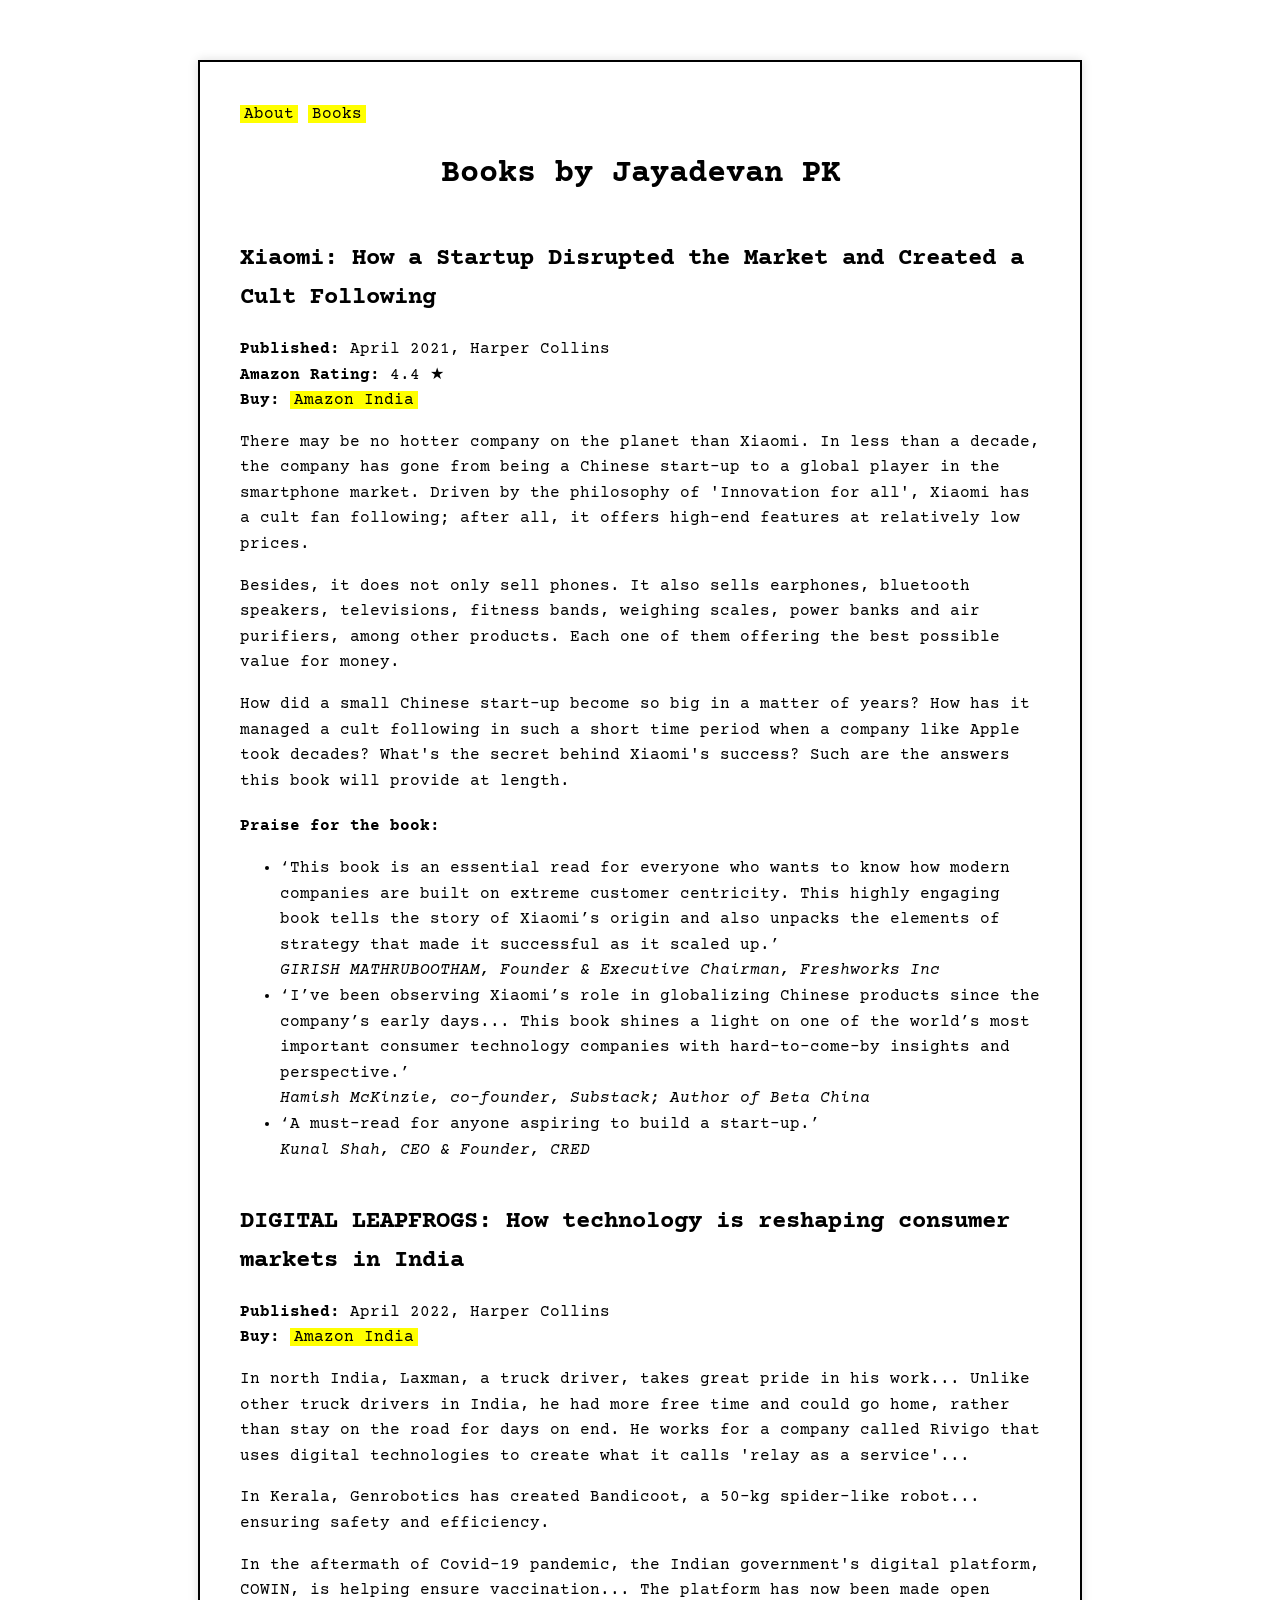
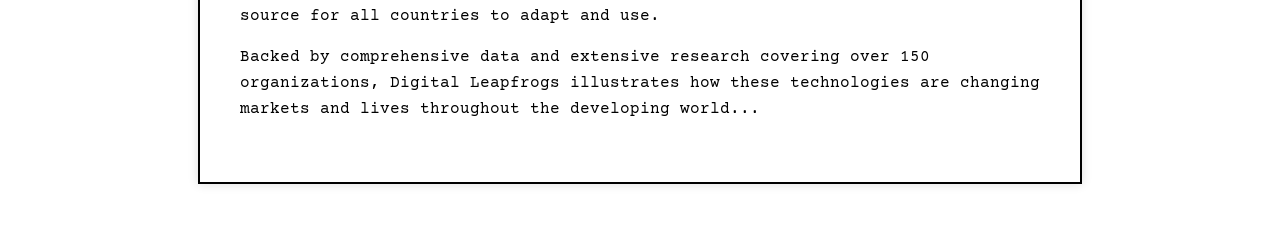
==== books.html @ 366d6c30 "Update books.html" ====
<!DOCTYPE html>
<html lang="en">
<head>
  <meta charset="UTF-8">
  <meta name="viewport" content="width=device-width, initial-scale=1.0">
  <title>Books by Jayadevan PK</title>
  <link href="https://fonts.googleapis.com/css2?family=Courier+Prime&display=swap" rel="stylesheet">
  <style>
    body {
      background-color: #ffffff;
      font-family: 'Courier Prime', monospace;
      max-width: 800px;
      margin: 60px auto;
      padding: 40px;
      color: #000000;
      line-height: 1.6;
      border: 2px solid #000000;
      box-shadow: 0 0 10px #dddddd;
    }
    h1 {
      text-align: center;
      font-size: 2em;
      margin-bottom: 30px;
    }
    h2 {
      margin-top: 40px;
      font-size: 1.5em;
      color: #000;
    }
    .blurb, .praise {
      margin-bottom: 20px;
    }
    a {
      color: #000000;
      background-color: #ffff00;
      text-decoration: none;
      padding: 0 4px;
    }
    a:hover {
      background-color: #ffeb3b;
      text-decoration: underline;
    }
  </style>
</head>
<body>
  <nav>
    <a href="index.html">About</a>
    <a href="books.html">Books</a>
  </nav>

  <h1>Books by Jayadevan PK</h1>

  <h2>Xiaomi: How a Startup Disrupted the Market and Created a Cult Following</h2>
  <p><strong>Published:</strong> April 2021, Harper Collins<br>
     <strong>Amazon Rating:</strong> 4.4 ★<br>
     <strong>Buy:</strong> <a href="https://www.amazon.in/Xiaomi-Startup-Disrupted-Created-Following/dp/9390327040" target="_blank">Amazon India</a>
  </p>
  <div class="blurb">
    <p>There may be no hotter company on the planet than Xiaomi. In less than a decade, the company has gone from being a Chinese start-up to a global player in the smartphone market. Driven by the philosophy of 'Innovation for all', Xiaomi has a cult fan following; after all, it offers high-end features at relatively low prices.</p>
    <p>Besides, it does not only sell phones. It also sells earphones, bluetooth speakers, televisions, fitness bands, weighing scales, power banks and air purifiers, among other products. Each one of them offering the best possible value for money.</p>
    <p>How did a small Chinese start-up become so big in a matter of years? How has it managed a cult following in such a short time period when a company like Apple took decades? What's the secret behind Xiaomi's success? Such are the answers this book will provide at length.</p>
  </div>
  <div class="praise">
    <strong>Praise for the book:</strong>
    <ul>
      <li>
        ‘This book is an essential read for everyone who wants to know how modern companies are built on extreme customer centricity. This highly engaging book tells the story of Xiaomi’s origin and also unpacks the elements of strategy that made it successful as it scaled up.’<br>
        <em>GIRISH MATHRUBOOTHAM, Founder & Executive Chairman, Freshworks Inc</em>
      </li>
      <li>
        ‘I’ve been observing Xiaomi’s role in globalizing Chinese products since the company’s early days... This book shines a light on one of the world’s most important consumer technology companies with hard-to-come-by insights and perspective.’<br>
        <em>Hamish McKinzie, co-founder, Substack; Author of Beta China</em>
      </li>
      <li>
        ‘A must-read for anyone aspiring to build a start-up.’<br>
        <em>Kunal Shah, CEO & Founder, CRED</em>
      </li>
    </ul>
  </div>

  <h2>DIGITAL LEAPFROGS: How technology is reshaping consumer markets in India</h2>
  <p><strong>Published:</strong> April 2022, Harper Collins<br>
     <strong>Buy:</strong> <a href="https://www.amazon.in/DIGITAL-LEAPFROGS-technology-reshaping-consumer/dp/9354895344" target="_blank">Amazon India</a>
  </p>
  <div class="blurb">
    <p>In north India, Laxman, a truck driver, takes great pride in his work... Unlike other truck drivers in India, he had more free time and could go home, rather than stay on the road for days on end. He works for a company called Rivigo that uses digital technologies to create what it calls 'relay as a service'...</p>
    <p>In Kerala, Genrobotics has created Bandicoot, a 50-kg spider-like robot... ensuring safety and efficiency.</p>
    <p>In the aftermath of Covid-19 pandemic, the Indian government's digital platform, COWIN, is helping ensure vaccination... The platform has now been made open source for all countries to adapt and use.</p>
    <p>Backed by comprehensive data and extensive research covering over 150 organizations, Digital Leapfrogs illustrates how these technologies are changing markets and lives throughout the developing world...</p>
  </div>

</body>
</html>
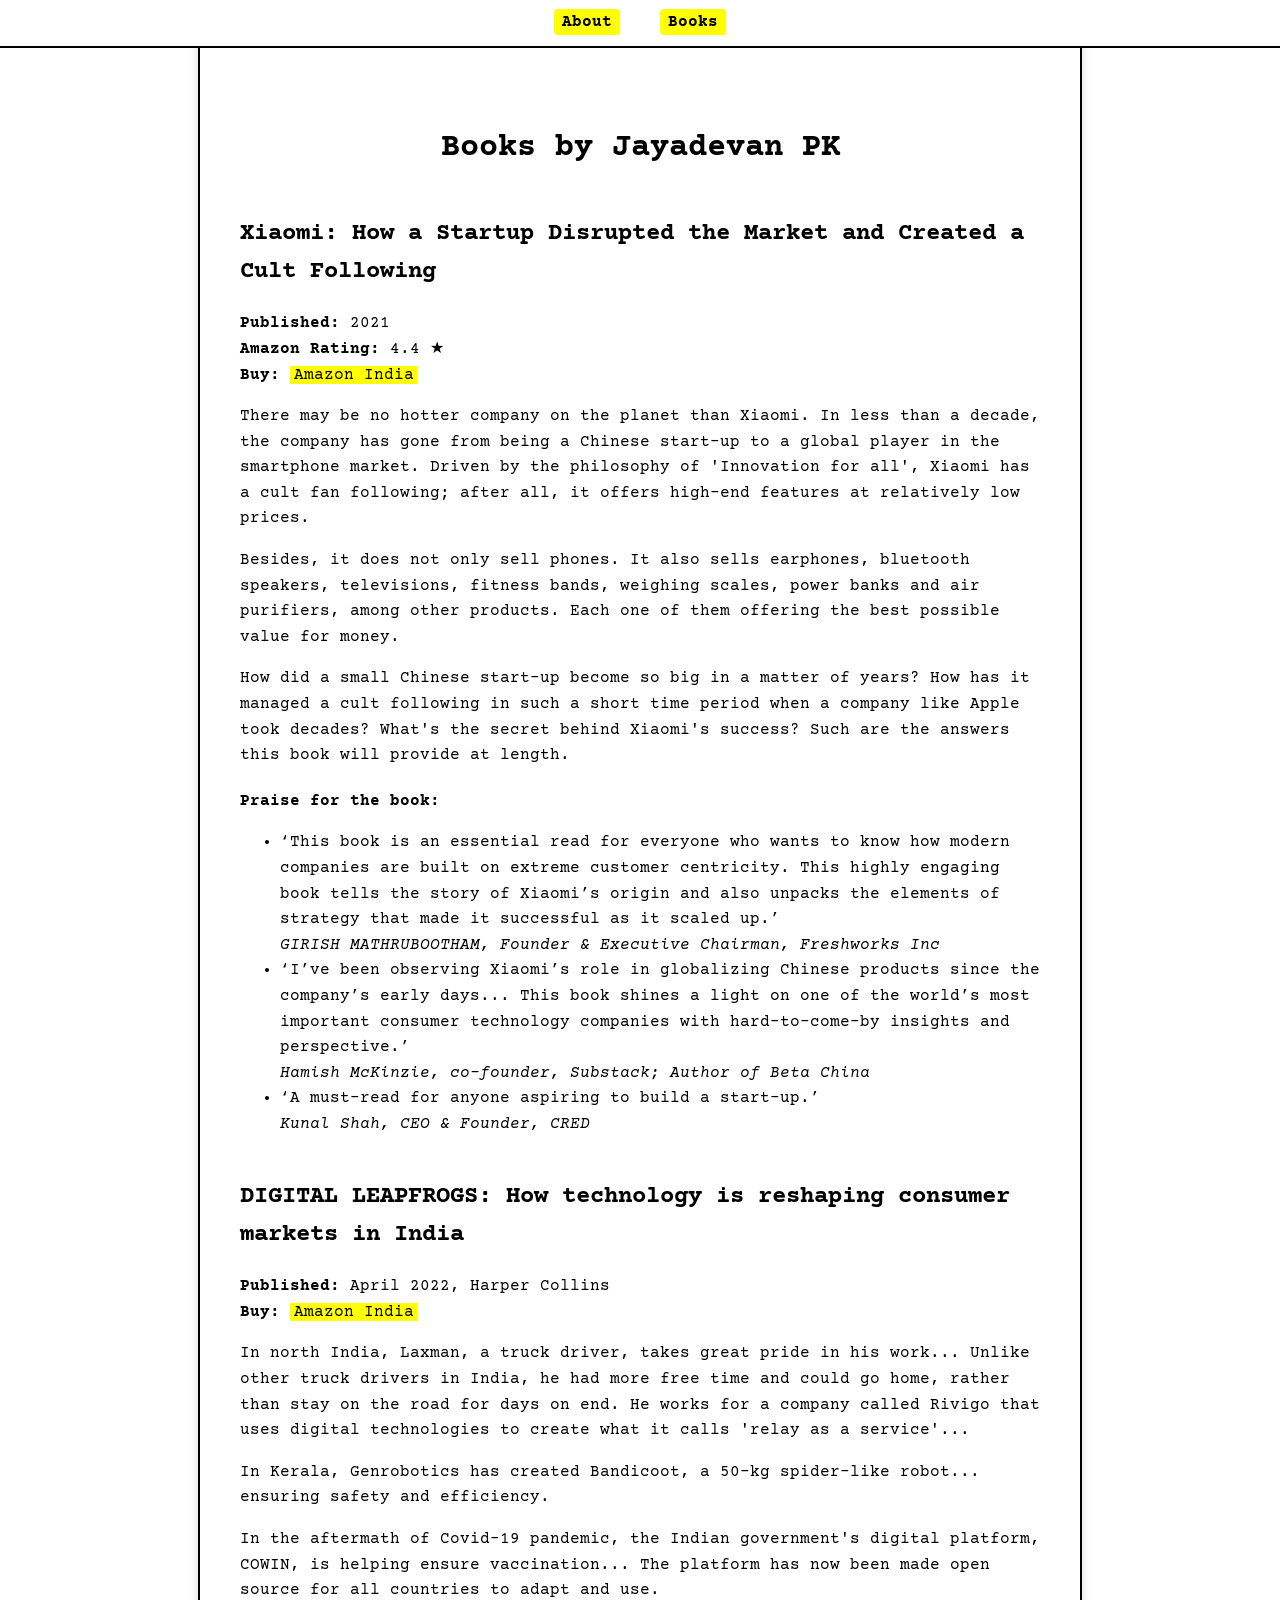
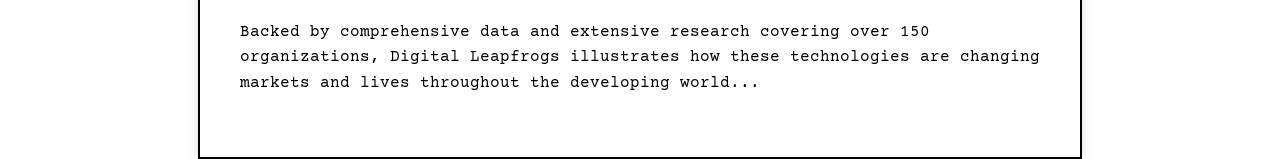
==== commit e79d3041: "Update books.html" ====
--- a/books.html
+++ b/books.html
@@ -10,12 +10,38 @@
       background-color: #ffffff;
       font-family: 'Courier Prime', monospace;
       max-width: 800px;
-      margin: 60px auto;
-      padding: 40px;
+      margin: 0 auto;
+      padding: 100px 40px 40px 40px;
       color: #000000;
       line-height: 1.6;
       border: 2px solid #000000;
       box-shadow: 0 0 10px #dddddd;
+      position: relative;
+    }
+    nav {
+      position: fixed;
+      top: 0;
+      left: 0;
+      width: 100%;
+      background-color: #ffffff;
+      border-bottom: 2px solid #000000;
+      padding: 10px 0;
+      text-align: center;
+      z-index: 1000;
+    }
+    nav a {
+      margin: 0 15px;
+      color: #000000;
+      background-color: #ffff00;
+      padding: 4px 8px;
+      text-decoration: none;
+      font-weight: bold;
+      border-radius: 4px;
+      transition: background-color 0.3s, color 0.3s;
+    }
+    nav a:hover {
+      background-color: #ffeb3b;
+      color: #333333;
     }
     h1 {
       text-align: center;
@@ -43,6 +69,7 @@
   </style>
 </head>
 <body>
+
   <nav>
     <a href="index.html">About</a>
     <a href="books.html">Books</a>
@@ -51,7 +78,7 @@
   <h1>Books by Jayadevan PK</h1>
 
   <h2>Xiaomi: How a Startup Disrupted the Market and Created a Cult Following</h2>
-  <p><strong>Published:</strong> April 2021, Harper Collins<br>
+  <p><strong>Published:</strong> 2021<br>
      <strong>Amazon Rating:</strong> 4.4 ★<br>
      <strong>Buy:</strong> <a href="https://www.amazon.in/Xiaomi-Startup-Disrupted-Created-Following/dp/9390327040" target="_blank">Amazon India</a>
   </p>
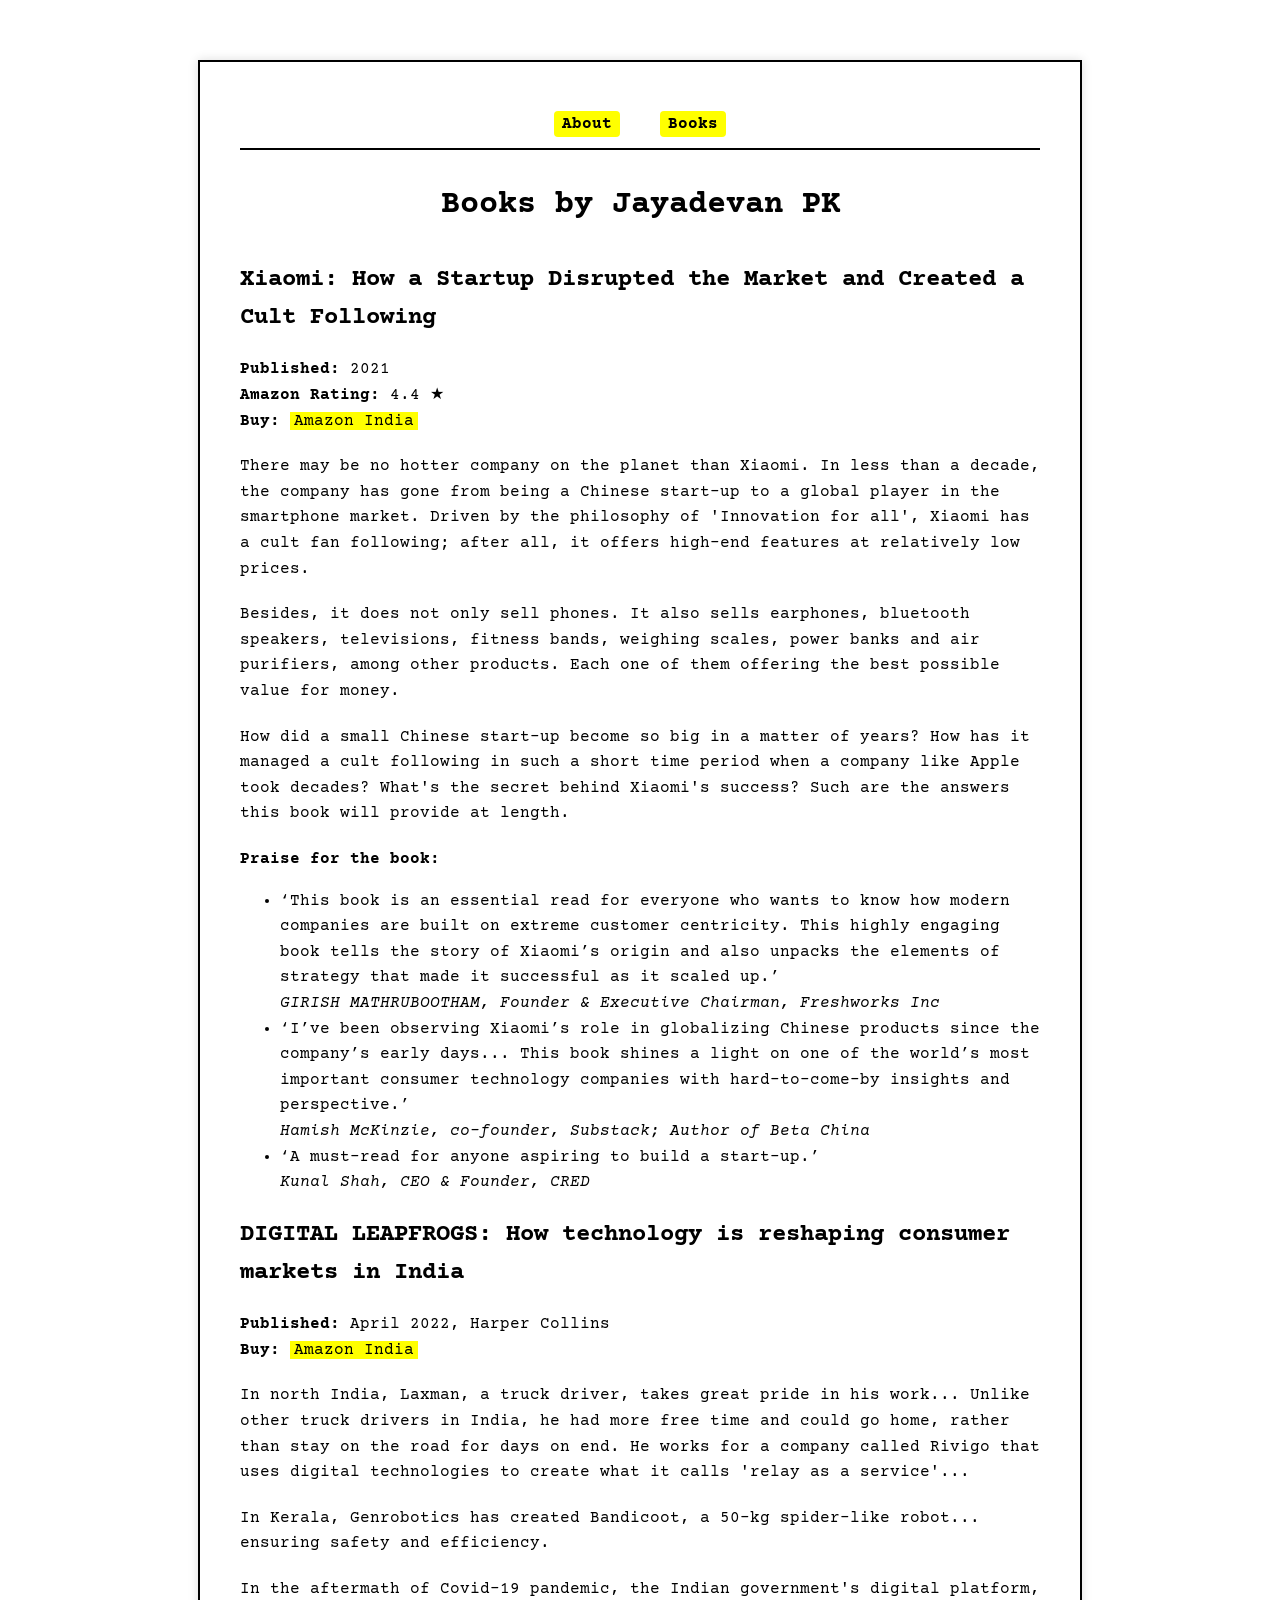
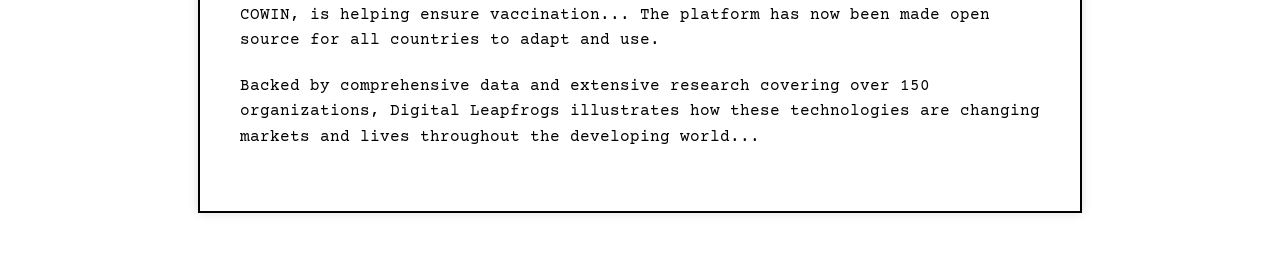
==== commit 3071cfa7: "Update books.html" ====
--- a/books.html
+++ b/books.html
@@ -10,23 +10,21 @@
       background-color: #ffffff;
       font-family: 'Courier Prime', monospace;
       max-width: 800px;
-      margin: 0 auto;
-      padding: 100px 40px 40px 40px;
+      margin: 60px auto;
+      padding: 40px;
       color: #000000;
       line-height: 1.6;
       border: 2px solid #000000;
       box-shadow: 0 0 10px #dddddd;
-      position: relative;
     }
     nav {
-      position: fixed;
+      position: sticky;
       top: 0;
-      left: 0;
-      width: 100%;
       background-color: #ffffff;
+      text-align: center;
+      margin-bottom: 30px;
+      padding: 10px 0;
       border-bottom: 2px solid #000000;
-      padding: 10px 0;
-      text-align: center;
       z-index: 1000;
     }
     nav a {
@@ -47,13 +45,10 @@
       text-align: center;
       font-size: 2em;
       margin-bottom: 30px;
+      color: #000000;
     }
-    h2 {
-      margin-top: 40px;
-      font-size: 1.5em;
-      color: #000;
-    }
-    .blurb, .praise {
+    p {
+      font-size: 1em;
       margin-bottom: 20px;
     }
     a {
@@ -61,10 +56,20 @@
       background-color: #ffff00;
       text-decoration: none;
       padding: 0 4px;
+      transition: background-color 0.3s, text-decoration 0.3s;
     }
     a:hover {
       background-color: #ffeb3b;
       text-decoration: underline;
+    }
+    .profile-img {
+      float: left;
+      margin: 0 20px 20px 0;
+      width: 150px;
+      height: 150px;
+      object-fit: cover;
+      border-radius: 50%;
+      border: 2px solid #000000;
     }
   </style>
 </head>
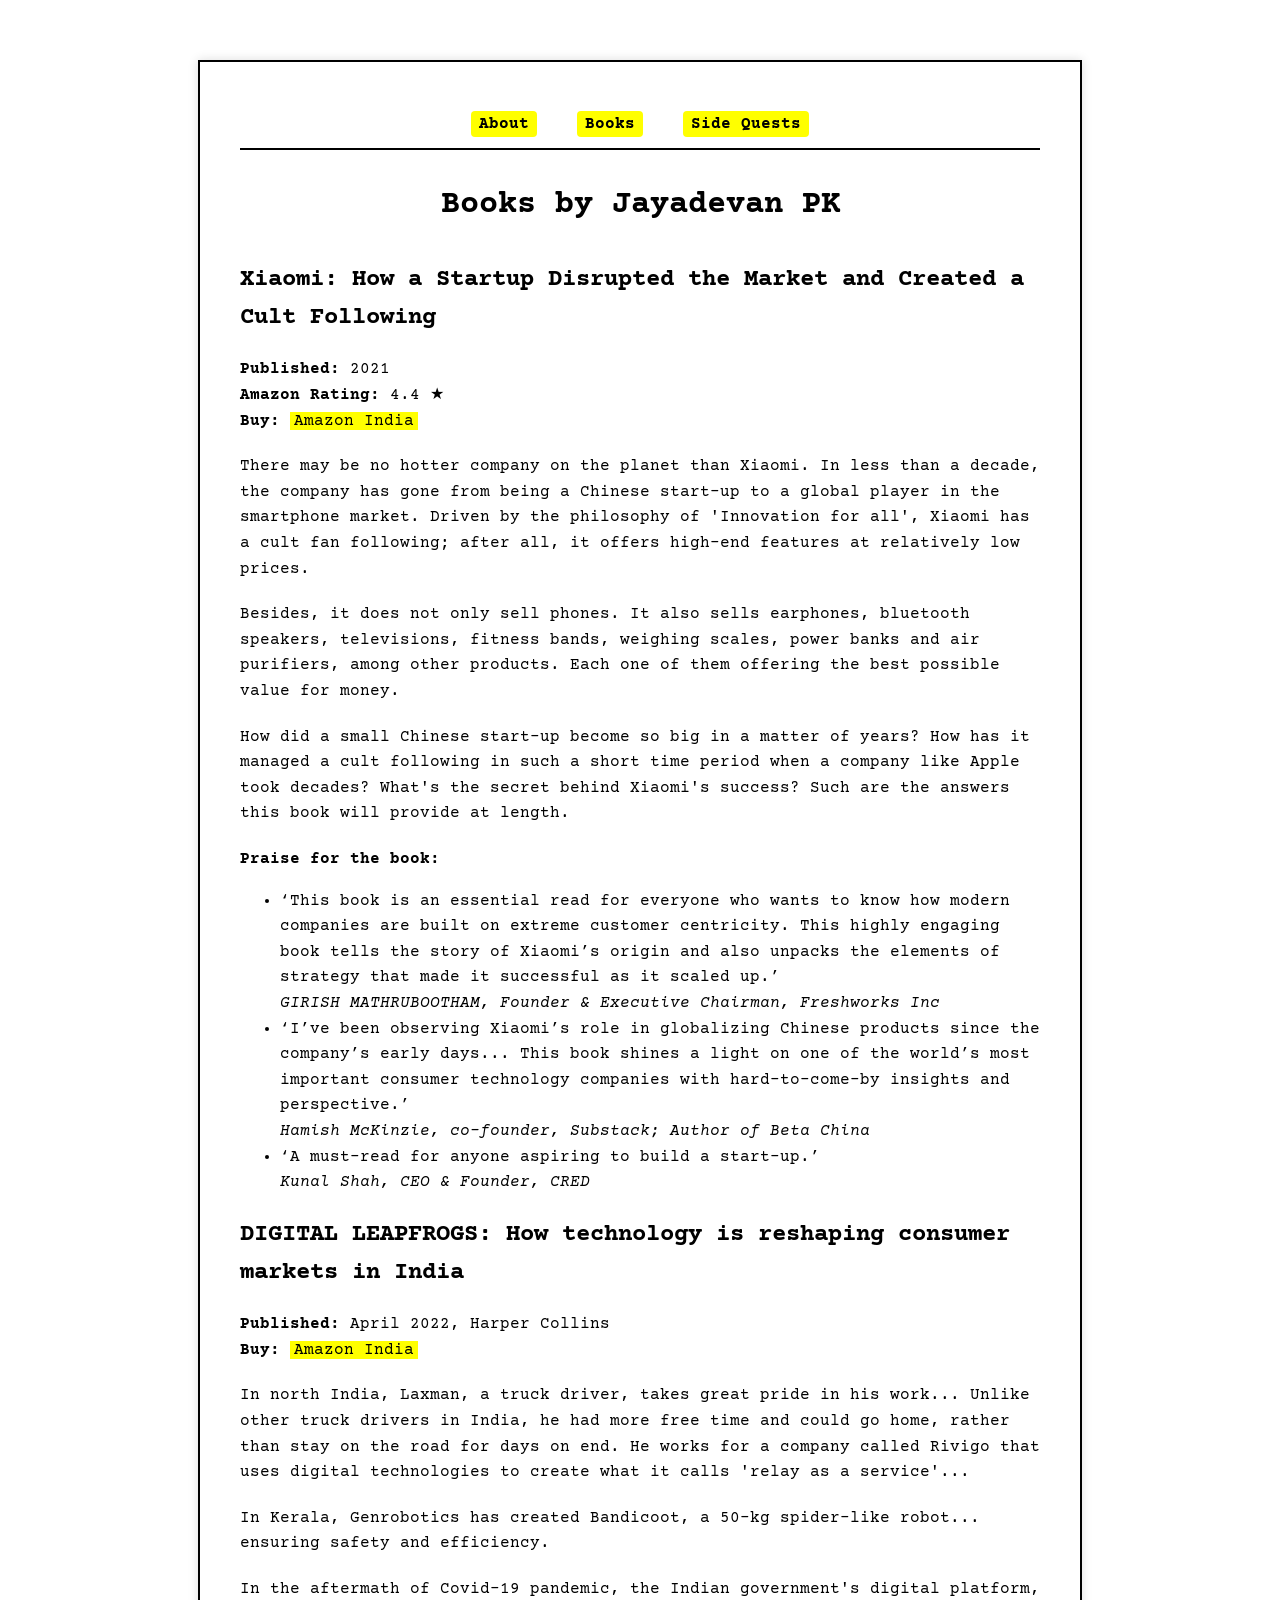
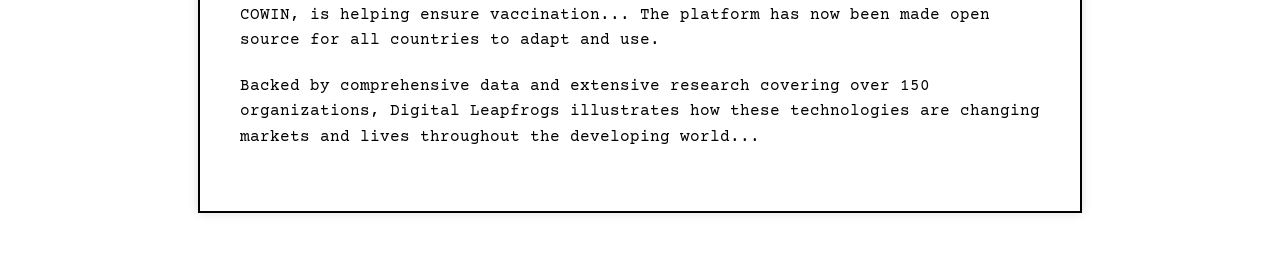
==== commit 2de9d416: "Update books.html" ====
--- a/books.html
+++ b/books.html
@@ -78,6 +78,7 @@
   <nav>
     <a href="index.html">About</a>
     <a href="books.html">Books</a>
+    <a href="sidequests.html">Side Quests</a>
   </nav>
 
   <h1>Books by Jayadevan PK</h1>
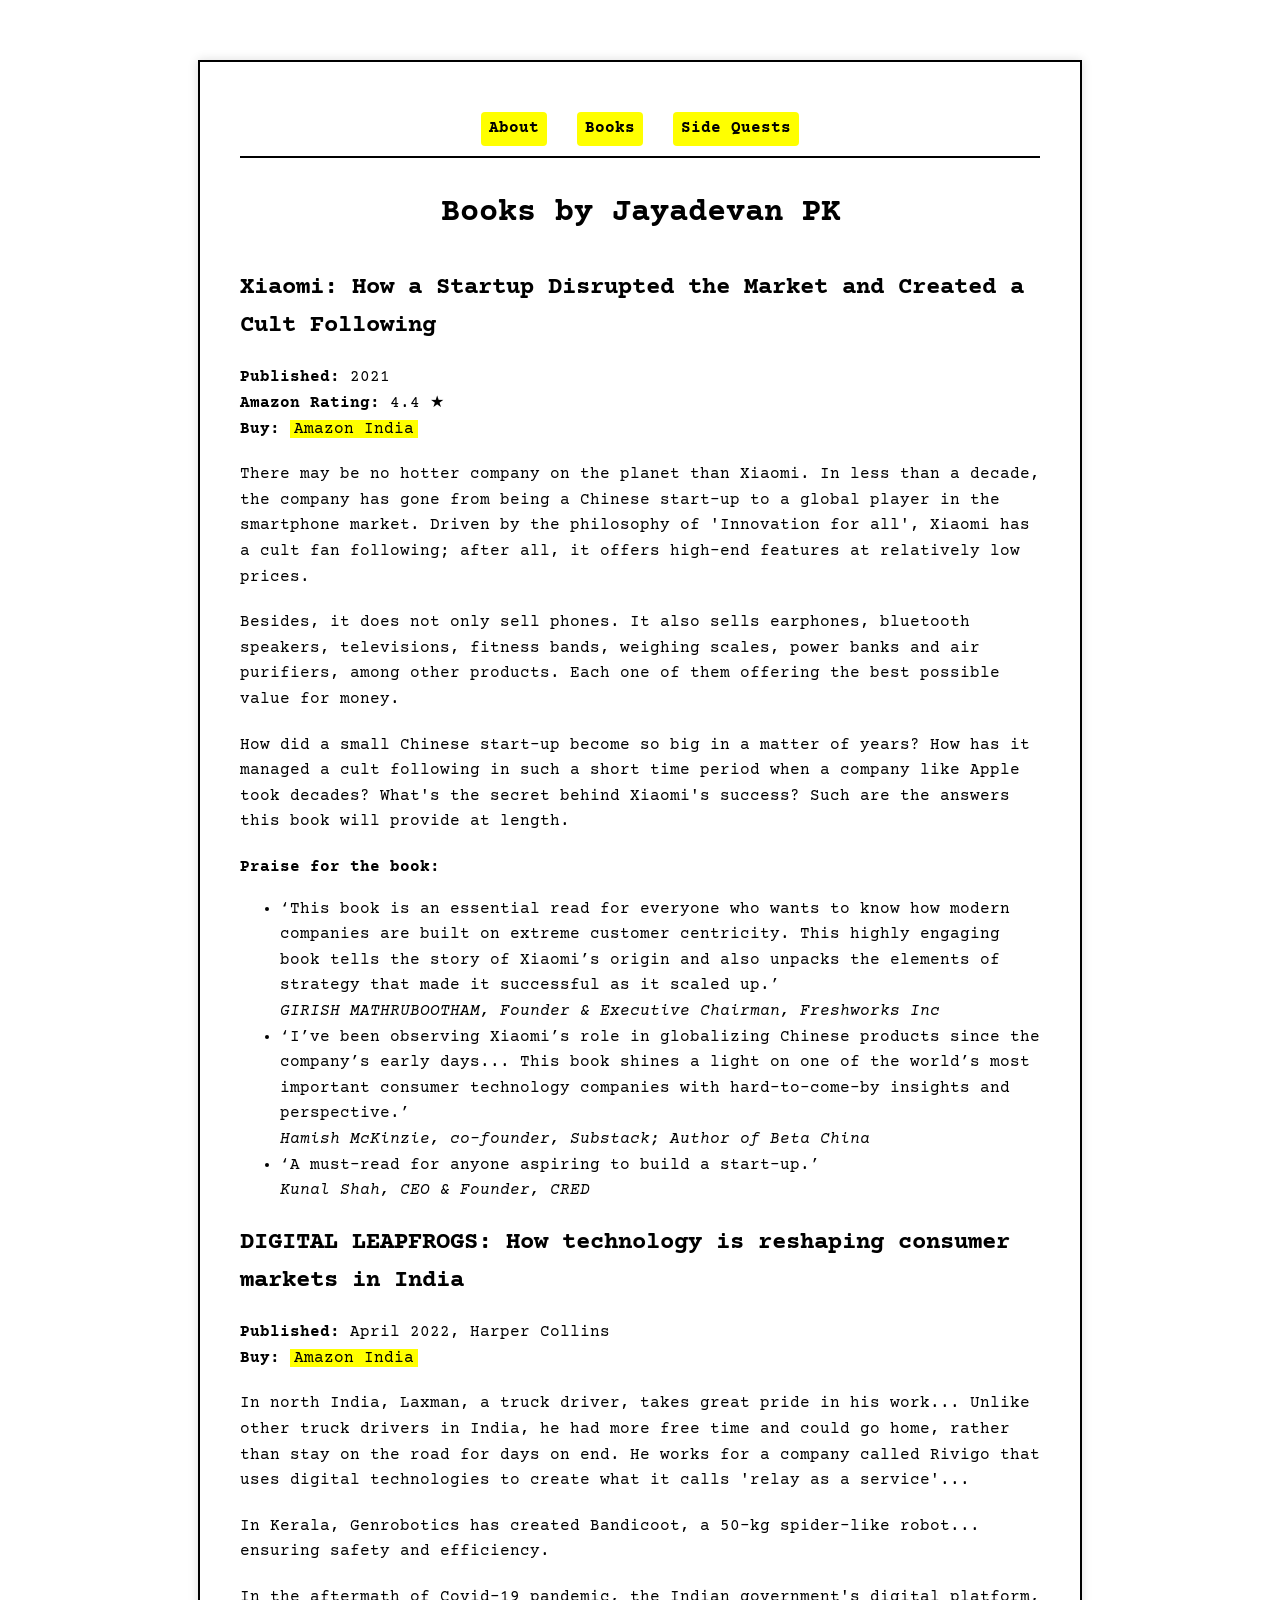
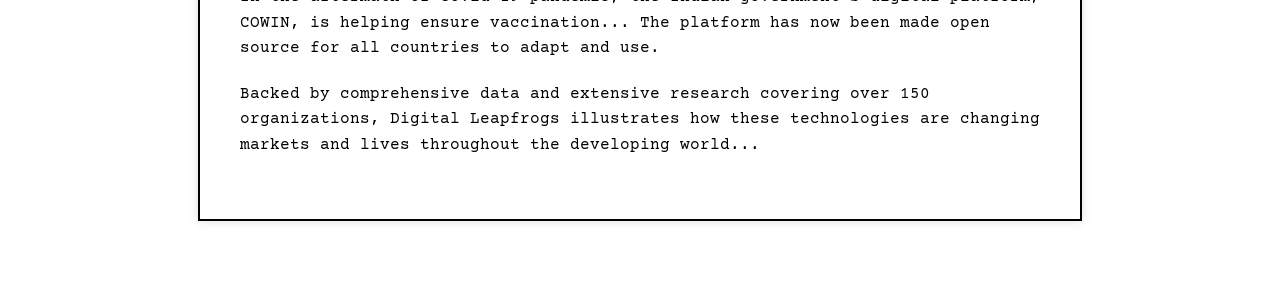
==== commit 5c6e7850: "Update books.html" ====
--- a/books.html
+++ b/books.html
@@ -7,79 +7,128 @@
   <link href="https://fonts.googleapis.com/css2?family=Courier+Prime&display=swap" rel="stylesheet">
   <style>
     body {
-      background-color: #ffffff;
-      font-family: 'Courier Prime', monospace;
-      max-width: 800px;
-      margin: 60px auto;
-      padding: 40px;
-      color: #000000;
-      line-height: 1.6;
-      border: 2px solid #000000;
-      box-shadow: 0 0 10px #dddddd;
-    }
-    nav {
-      position: sticky;
-      top: 0;
-      background-color: #ffffff;
-      text-align: center;
-      margin-bottom: 30px;
-      padding: 10px 0;
-      border-bottom: 2px solid #000000;
-      z-index: 1000;
-    }
-    nav a {
-      margin: 0 15px;
-      color: #000000;
-      background-color: #ffff00;
-      padding: 4px 8px;
-      text-decoration: none;
-      font-weight: bold;
-      border-radius: 4px;
-      transition: background-color 0.3s, color 0.3s;
-    }
-    nav a:hover {
-      background-color: #ffeb3b;
-      color: #333333;
-    }
-    h1 {
-      text-align: center;
-      font-size: 2em;
-      margin-bottom: 30px;
-      color: #000000;
-    }
-    p {
-      font-size: 1em;
-      margin-bottom: 20px;
-    }
-    a {
-      color: #000000;
-      background-color: #ffff00;
-      text-decoration: none;
-      padding: 0 4px;
-      transition: background-color 0.3s, text-decoration 0.3s;
-    }
-    a:hover {
-      background-color: #ffeb3b;
-      text-decoration: underline;
-    }
-    .profile-img {
-      float: left;
-      margin: 0 20px 20px 0;
-      width: 150px;
-      height: 150px;
-      object-fit: cover;
-      border-radius: 50%;
-      border: 2px solid #000000;
-    }
+  background-color: #ffffff;
+  font-family: 'Courier Prime', monospace;
+  max-width: 800px;
+  margin: 60px auto;
+  padding: 40px;
+  color: #000000;
+  line-height: 1.6;
+  border: 2px solid #000000;
+  box-shadow: 0 0 10px #dddddd;
+}
+
+nav {
+  position: sticky;
+  top: 0;
+  background-color: #ffffff;
+  text-align: center;
+  margin-bottom: 30px;
+  padding: 10px 0;
+  border-bottom: 2px solid #000000;
+  z-index: 1000;
+}
+
+.menu-toggle {
+  display: none;
+  background-color: #ffff00;
+  border: none;
+  font-weight: bold;
+  padding: 8px 12px;
+  cursor: pointer;
+  font-family: 'Courier Prime', monospace;
+  margin-bottom: 10px;
+}
+
+.nav-links {
+  display: flex;
+  justify-content: center;
+  flex-wrap: wrap;
+}
+
+nav a {
+  margin: 0 15px;
+  color: #000000;
+  background-color: #ffff00;
+  padding: 4px 8px;
+  text-decoration: none;
+  font-weight: bold;
+  border-radius: 4px;
+  transition: background-color 0.3s, color 0.3s;
+}
+
+nav a:hover {
+  background-color: #ffeb3b;
+  color: #333333;
+}
+
+h1 {
+  text-align: center;
+  font-size: 2em;
+  margin-bottom: 30px;
+  color: #000000;
+}
+
+p {
+  font-size: 1em;
+  margin-bottom: 20px;
+}
+
+a {
+  color: #000000;
+  background-color: #ffff00;
+  text-decoration: none;
+  padding: 0 4px;
+  transition: background-color 0.3s, text-decoration 0.3s;
+}
+
+a:hover {
+  background-color: #ffeb3b;
+  text-decoration: underline;
+}
+
+.profile-img {
+  float: left;
+  margin: 0 20px 20px 0;
+  width: 150px;
+  height: 150px;
+  object-fit: cover;
+  border-radius: 50%;
+  border: 2px solid #000000;
+}
+
+/* Mobile responsiveness */
+@media (max-width: 600px) {
+  .menu-toggle {
+    display: block;
+  }
+
+  .nav-links {
+    display: none;
+    flex-direction: column;
+    align-items: center;
+  }
+
+  .nav-links.show {
+    display: flex;
+  }
+
+  nav a {
+    margin: 10px 0;
+  }
+}
   </style>
 </head>
 <body>
 
-  <nav>
+ <nav>
+  <button class="menu-toggle" onclick="toggleMenu()">☰ Menu</button>
+  <div class="nav-links">
     <a href="index.html">About</a>
     <a href="books.html">Books</a>
     <a href="sidequests.html">Side Quests</a>
-  </nav>
+  </div>
+</nav>
 
   <h1>Books by Jayadevan PK</h1>
 
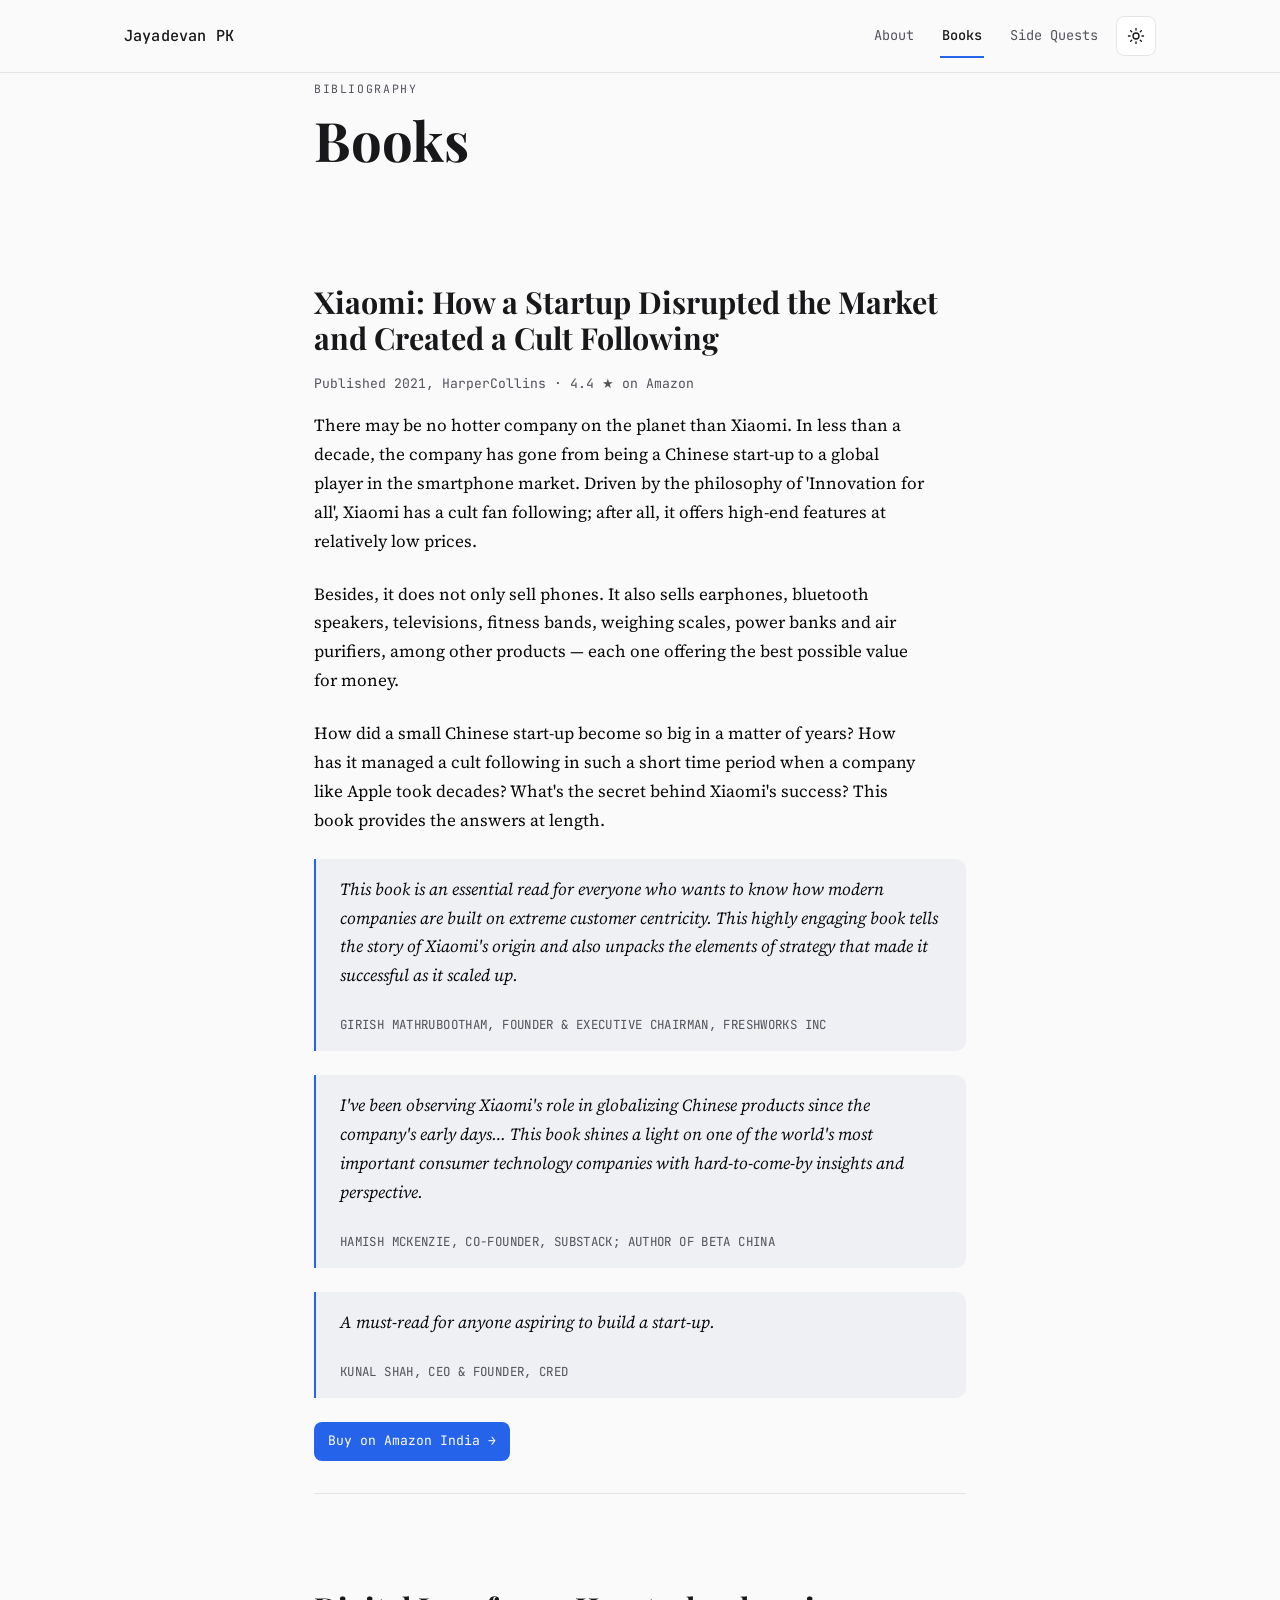
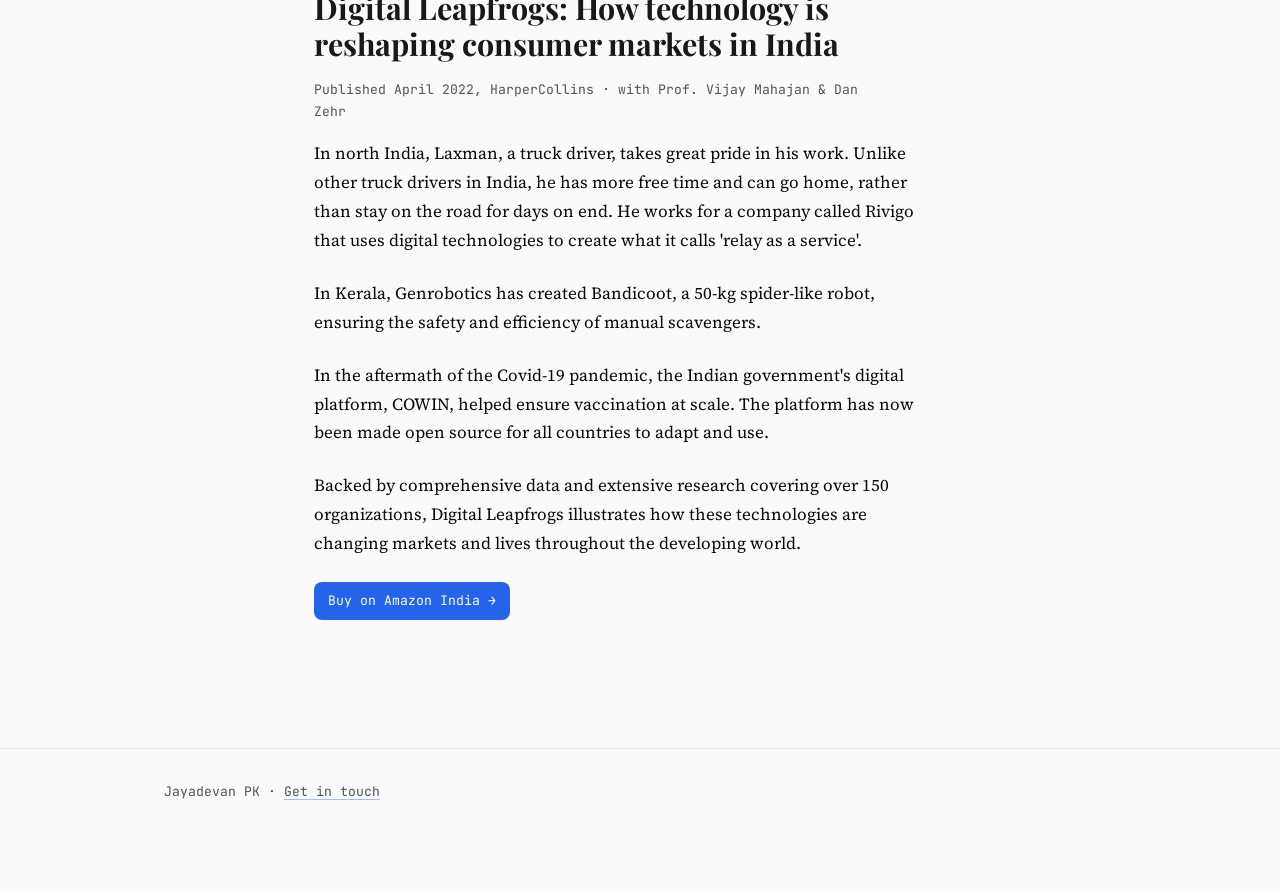
==== commit 5b72101f: "Redesign site with editorial style and dark mode Replace the retro typewriter/highlighter look with " ====
--- a/books.html
+++ b/books.html
@@ -4,172 +4,87 @@
   <meta charset="UTF-8">
   <meta name="viewport" content="width=device-width, initial-scale=1.0">
   <title>Books by Jayadevan PK</title>
-  <link href="https://fonts.googleapis.com/css2?family=Courier+Prime&display=swap" rel="stylesheet">
-  <style>
-    body {
-  background-color: #ffffff;
-  font-family: 'Courier Prime', monospace;
-  max-width: 800px;
-  margin: 60px auto;
-  padding: 40px;
-  color: #000000;
-  line-height: 1.6;
-  border: 2px solid #000000;
-  box-shadow: 0 0 10px #dddddd;
-}
-
-nav {
-  position: sticky;
-  top: 0;
-  background-color: #ffffff;
-  text-align: center;
-  margin-bottom: 30px;
-  padding: 10px 0;
-  border-bottom: 2px solid #000000;
-  z-index: 1000;
-}
-
-.menu-toggle {
-  display: none;
-  background-color: #ffff00;
-  border: none;
-  font-weight: bold;
-  padding: 8px 12px;
-  cursor: pointer;
-  font-family: 'Courier Prime', monospace;
-  margin-bottom: 10px;
-}
-
-.nav-links {
-  display: flex;
-  justify-content: center;
-  flex-wrap: wrap;
-}
-
-nav a {
-  margin: 0 15px;
-  color: #000000;
-  background-color: #ffff00;
-  padding: 4px 8px;
-  text-decoration: none;
-  font-weight: bold;
-  border-radius: 4px;
-  transition: background-color 0.3s, color 0.3s;
-}
-
-nav a:hover {
-  background-color: #ffeb3b;
-  color: #333333;
-}
-
-h1 {
-  text-align: center;
-  font-size: 2em;
-  margin-bottom: 30px;
-  color: #000000;
-}
-
-p {
-  font-size: 1em;
-  margin-bottom: 20px;
-}
-
-a {
-  color: #000000;
-  background-color: #ffff00;
-  text-decoration: none;
-  padding: 0 4px;
-  transition: background-color 0.3s, text-decoration 0.3s;
-}
-
-a:hover {
-  background-color: #ffeb3b;
-  text-decoration: underline;
-}
-
-.profile-img {
-  float: left;
-  margin: 0 20px 20px 0;
-  width: 150px;
-  height: 150px;
-  object-fit: cover;
-  border-radius: 50%;
-  border: 2px solid #000000;
-}
-
-/* Mobile responsiveness */
-@media (max-width: 600px) {
-  .menu-toggle {
-    display: block;
-  }
-
-  .nav-links {
-    display: none;
-    flex-direction: column;
-    align-items: center;
-  }
-
-  .nav-links.show {
-    display: flex;
-  }
-
-  nav a {
-    margin: 10px 0;
-  }
-}
-  </style>
+  <meta name="description" content="Xiaomi: How a Startup Disrupted the Market and Created a Cult Following, and Digital Leapfrogs: How technology is reshaping consumer markets in India.">
+  <link rel="preconnect" href="https://fonts.googleapis.com">
+  <link rel="preconnect" href="https://fonts.gstatic.com" crossorigin>
+  <link href="https://fonts.googleapis.com/css2?family=JetBrains+Mono:wght@400;500&family=Playfair+Display:ital,wght@0,400;0,700;0,900;1,400&family=Source+Serif+4:ital,wght@0,300;0,400;0,600;1,300&display=swap" rel="stylesheet">
+  <link rel="stylesheet" href="assets/style.css">
 </head>
 <body>
 
- <nav>
-  <button class="menu-toggle" onclick="toggleMenu()">☰ Menu</button>
-  <div class="nav-links">
-    <a href="index.html">About</a>
-    <a href="books.html">Books</a>
-    <a href="sidequests.html">Side Quests</a>
-  </div>
-</nav>
+  <header class="site-header">
+    <nav class="site-nav">
+      <a href="index.html" class="brand">Jayadevan PK</a>
+      <div class="nav-controls">
+        <div class="nav-links">
+          <a href="index.html">About</a>
+          <a href="books.html" aria-current="page">Books</a>
+          <a href="sidequests.html">Side Quests</a>
+        </div>
+        <button class="icon-btn" data-theme-toggle aria-label="Toggle dark mode">
+          <svg class="theme-icon-light" viewBox="0 0 24 24" fill="none" stroke="currentColor" stroke-width="1.8" stroke-linecap="round"><circle cx="12" cy="12" r="4"/><path d="M12 2v2M12 20v2M4.9 4.9l1.4 1.4M17.7 17.7l1.4 1.4M2 12h2M20 12h2M4.9 19.1l1.4-1.4M17.7 6.3l1.4-1.4"/></svg>
+          <svg class="theme-icon-dark" viewBox="0 0 24 24" fill="none" stroke="currentColor" stroke-width="1.8" stroke-linecap="round"><path d="M21 12.8A9 9 0 1 1 11.2 3a7 7 0 0 0 9.8 9.8Z"/></svg>
+        </button>
+        <button class="icon-btn menu-toggle" data-menu-toggle aria-label="Toggle menu" aria-expanded="false">
+          <svg viewBox="0 0 24 24" fill="none" stroke="currentColor" stroke-width="1.8" stroke-linecap="round"><path d="M4 7h16M4 12h16M4 17h16"/></svg>
+        </button>
+      </div>
+    </nav>
+  </header>
 
-  <h1>Books by Jayadevan PK</h1>
+  <main>
+    <div class="prose">
+      <span class="eyebrow">Bibliography</span>
+      <h1>Books</h1>
 
-  <h2>Xiaomi: How a Startup Disrupted the Market and Created a Cult Following</h2>
-  <p><strong>Published:</strong> 2021<br>
-     <strong>Amazon Rating:</strong> 4.4 ★<br>
-     <strong>Buy:</strong> <a href="https://www.amazon.in/Xiaomi-Startup-Disrupted-Created-Following/dp/9390327040" target="_blank">Amazon India</a>
-  </p>
-  <div class="blurb">
-    <p>There may be no hotter company on the planet than Xiaomi. In less than a decade, the company has gone from being a Chinese start-up to a global player in the smartphone market. Driven by the philosophy of 'Innovation for all', Xiaomi has a cult fan following; after all, it offers high-end features at relatively low prices.</p>
-    <p>Besides, it does not only sell phones. It also sells earphones, bluetooth speakers, televisions, fitness bands, weighing scales, power banks and air purifiers, among other products. Each one of them offering the best possible value for money.</p>
-    <p>How did a small Chinese start-up become so big in a matter of years? How has it managed a cult following in such a short time period when a company like Apple took decades? What's the secret behind Xiaomi's success? Such are the answers this book will provide at length.</p>
-  </div>
-  <div class="praise">
-    <strong>Praise for the book:</strong>
-    <ul>
-      <li>
-        ‘This book is an essential read for everyone who wants to know how modern companies are built on extreme customer centricity. This highly engaging book tells the story of Xiaomi’s origin and also unpacks the elements of strategy that made it successful as it scaled up.’<br>
-        <em>GIRISH MATHRUBOOTHAM, Founder & Executive Chairman, Freshworks Inc</em>
-      </li>
-      <li>
-        ‘I’ve been observing Xiaomi’s role in globalizing Chinese products since the company’s early days... This book shines a light on one of the world’s most important consumer technology companies with hard-to-come-by insights and perspective.’<br>
-        <em>Hamish McKinzie, co-founder, Substack; Author of Beta China</em>
-      </li>
-      <li>
-        ‘A must-read for anyone aspiring to build a start-up.’<br>
-        <em>Kunal Shah, CEO & Founder, CRED</em>
-      </li>
-    </ul>
-  </div>
+      <article class="book reveal">
+        <h2>Xiaomi: How a Startup Disrupted the Market and Created a Cult Following</h2>
+        <p class="book-meta">Published 2021, HarperCollins &middot; 4.4 ★ on Amazon</p>
+        <p>There may be no hotter company on the planet than Xiaomi. In less than a decade, the company has gone from being a Chinese start-up to a global player in the smartphone market. Driven by the philosophy of 'Innovation for all', Xiaomi has a cult fan following; after all, it offers high-end features at relatively low prices.</p>
+        <p>Besides, it does not only sell phones. It also sells earphones, bluetooth speakers, televisions, fitness bands, weighing scales, power banks and air purifiers, among other products &mdash; each one offering the best possible value for money.</p>
+        <p>How did a small Chinese start-up become so big in a matter of years? How has it managed a cult following in such a short time period when a company like Apple took decades? What's the secret behind Xiaomi's success? This book provides the answers at length.</p>
 
-  <h2>DIGITAL LEAPFROGS: How technology is reshaping consumer markets in India</h2>
-  <p><strong>Published:</strong> April 2022, Harper Collins<br>
-     <strong>Buy:</strong> <a href="https://www.amazon.in/DIGITAL-LEAPFROGS-technology-reshaping-consumer/dp/9354895344" target="_blank">Amazon India</a>
-  </p>
-  <div class="blurb">
-    <p>In north India, Laxman, a truck driver, takes great pride in his work... Unlike other truck drivers in India, he had more free time and could go home, rather than stay on the road for days on end. He works for a company called Rivigo that uses digital technologies to create what it calls 'relay as a service'...</p>
-    <p>In Kerala, Genrobotics has created Bandicoot, a 50-kg spider-like robot... ensuring safety and efficiency.</p>
-    <p>In the aftermath of Covid-19 pandemic, the Indian government's digital platform, COWIN, is helping ensure vaccination... The platform has now been made open source for all countries to adapt and use.</p>
-    <p>Backed by comprehensive data and extensive research covering over 150 organizations, Digital Leapfrogs illustrates how these technologies are changing markets and lives throughout the developing world...</p>
-  </div>
+        <ul class="praise-list">
+          <li>
+            <blockquote>
+              <p>This book is an essential read for everyone who wants to know how modern companies are built on extreme customer centricity. This highly engaging book tells the story of Xiaomi's origin and also unpacks the elements of strategy that made it successful as it scaled up.</p>
+              <cite>Girish Mathrubootham, Founder &amp; Executive Chairman, Freshworks Inc</cite>
+            </blockquote>
+          </li>
+          <li>
+            <blockquote>
+              <p>I've been observing Xiaomi's role in globalizing Chinese products since the company's early days&hellip; This book shines a light on one of the world's most important consumer technology companies with hard-to-come-by insights and perspective.</p>
+              <cite>Hamish McKenzie, Co-founder, Substack; Author of Beta China</cite>
+            </blockquote>
+          </li>
+          <li>
+            <blockquote>
+              <p>A must-read for anyone aspiring to build a start-up.</p>
+              <cite>Kunal Shah, CEO &amp; Founder, CRED</cite>
+            </blockquote>
+          </li>
+        </ul>
 
+        <a class="btn" href="https://www.amazon.in/Xiaomi-Startup-Disrupted-Created-Following/dp/9390327040" target="_blank" rel="noopener">Buy on Amazon India →</a>
+      </article>
+
+      <article class="book reveal">
+        <h2>Digital Leapfrogs: How technology is reshaping consumer markets in India</h2>
+        <p class="book-meta">Published April 2022, HarperCollins &middot; with Prof. Vijay Mahajan &amp; Dan Zehr</p>
+        <p>In north India, Laxman, a truck driver, takes great pride in his work. Unlike other truck drivers in India, he has more free time and can go home, rather than stay on the road for days on end. He works for a company called Rivigo that uses digital technologies to create what it calls 'relay as a service'.</p>
+        <p>In Kerala, Genrobotics has created Bandicoot, a 50-kg spider-like robot, ensuring the safety and efficiency of manual scavengers.</p>
+        <p>In the aftermath of the Covid-19 pandemic, the Indian government's digital platform, COWIN, helped ensure vaccination at scale. The platform has now been made open source for all countries to adapt and use.</p>
+        <p>Backed by comprehensive data and extensive research covering over 150 organizations, Digital Leapfrogs illustrates how these technologies are changing markets and lives throughout the developing world.</p>
+
+        <a class="btn" href="https://www.amazon.in/DIGITAL-LEAPFROGS-technology-reshaping-consumer/dp/9354895344" target="_blank" rel="noopener">Buy on Amazon India →</a>
+      </article>
+    </div>
+  </main>
+
+  <footer class="site-footer">
+    <p>Jayadevan PK &middot; <a href="mailto:jayadevanpk@gmail.com">Get in touch</a></p>
+  </footer>
+
+  <script src="assets/script.js"></script>
 </body>
 </html>
--- a/assets/style.css
+++ b/assets/style.css
@@ -0,0 +1,373 @@
+/* ============ Design tokens ============ */
+:root {
+  --color-bg: #fafafa;
+  --color-surface: #ffffff;
+  --color-fg: #09090b;
+  --color-primary: #18181b;
+  --color-secondary: #52525b;
+  --color-accent: #2563eb;
+  --color-accent-fg: #ffffff;
+  --color-muted: #eef0f3;
+  --color-border: #e4e4e7;
+
+  --font-display: 'Playfair Display', Georgia, serif;
+  --font-body: 'Source Serif 4', Georgia, serif;
+  --font-mono: 'JetBrains Mono', ui-monospace, monospace;
+
+  --space-1: 8px;
+  --space-2: 16px;
+  --space-3: 24px;
+  --space-4: 32px;
+  --space-5: 48px;
+  --space-6: 64px;
+  --space-7: 96px;
+
+  --radius: 10px;
+  --duration: 220ms;
+  --ease: cubic-bezier(0.16, 1, 0.3, 1);
+
+  color-scheme: light;
+}
+
+:root[data-theme="dark"] {
+  --color-bg: #0a0a0b;
+  --color-surface: #131316;
+  --color-fg: #f4f4f5;
+  --color-primary: #f4f4f5;
+  --color-secondary: #a1a1aa;
+  --color-accent: #5b9dff;
+  --color-accent-fg: #08131f;
+  --color-muted: #1c1c20;
+  --color-border: #29292e;
+  color-scheme: dark;
+}
+
+@media (prefers-color-scheme: dark) {
+  :root:not([data-theme="light"]) {
+    --color-bg: #0a0a0b;
+    --color-surface: #131316;
+    --color-fg: #f4f4f5;
+    --color-primary: #f4f4f5;
+    --color-secondary: #a1a1aa;
+    --color-accent: #5b9dff;
+    --color-accent-fg: #08131f;
+    --color-muted: #1c1c20;
+    --color-border: #29292e;
+    color-scheme: dark;
+  }
+}
+
+/* ============ Base ============ */
+* { box-sizing: border-box; }
+
+html { -webkit-text-size-adjust: 100%; }
+
+body {
+  margin: 0;
+  background: var(--color-bg);
+  color: var(--color-fg);
+  font-family: var(--font-body);
+  font-size: 17px;
+  line-height: 1.7;
+  transition: background var(--duration) var(--ease), color var(--duration) var(--ease);
+}
+
+::selection { background: var(--color-accent); color: var(--color-accent-fg); }
+
+h1, h2, h3 {
+  font-family: var(--font-display);
+  font-weight: 700;
+  line-height: 1.2;
+  color: var(--color-primary);
+  margin: 0 0 var(--space-2);
+}
+
+h1 { font-size: clamp(2.1rem, 4vw + 1rem, 3.4rem); }
+h2 { font-size: clamp(1.4rem, 1.6vw + 1rem, 1.9rem); margin-top: var(--space-6); }
+h3 { font-size: 1.15rem; }
+
+p { margin: 0 0 var(--space-3); max-width: 68ch; }
+
+a {
+  color: var(--color-accent);
+  text-decoration-color: color-mix(in srgb, var(--color-accent) 40%, transparent);
+  text-underline-offset: 3px;
+  transition: color var(--duration) var(--ease), text-decoration-color var(--duration) var(--ease);
+}
+a:hover { text-decoration-color: var(--color-accent); }
+a:focus-visible, button:focus-visible {
+  outline: 2px solid var(--color-accent);
+  outline-offset: 2px;
+}
+
+strong { color: var(--color-primary); }
+
+.eyebrow {
+  display: inline-block;
+  font-family: var(--font-mono);
+  font-size: 0.72rem;
+  letter-spacing: 0.14em;
+  text-transform: uppercase;
+  color: var(--color-secondary);
+  margin-bottom: var(--space-1);
+}
+
+/* ============ Layout ============ */
+.wrap {
+  max-width: 1080px;
+  margin-inline: auto;
+  padding-inline: var(--space-3);
+}
+
+.prose {
+  max-width: 700px;
+  margin-inline: auto;
+  padding-inline: var(--space-3);
+}
+
+main { display: block; padding-bottom: var(--space-7); }
+
+/* ============ Nav ============ */
+header.site-header {
+  position: sticky;
+  top: 0;
+  z-index: 100;
+  background: color-mix(in srgb, var(--color-bg) 82%, transparent);
+  backdrop-filter: blur(10px);
+  border-bottom: 1px solid var(--color-border);
+}
+
+nav.site-nav {
+  max-width: 1080px;
+  margin-inline: auto;
+  padding: var(--space-2) var(--space-3);
+  display: flex;
+  align-items: center;
+  justify-content: space-between;
+  gap: var(--space-2);
+}
+
+.brand {
+  font-family: var(--font-mono);
+  font-weight: 500;
+  font-size: 0.95rem;
+  color: var(--color-primary);
+  text-decoration: none;
+  letter-spacing: 0.01em;
+}
+.brand:hover { color: var(--color-accent); }
+
+.nav-controls { display: flex; align-items: center; gap: var(--space-2); }
+
+.nav-links {
+  display: flex;
+  align-items: center;
+  gap: var(--space-3);
+  font-family: var(--font-mono);
+  font-size: 0.85rem;
+}
+
+.nav-links a {
+  color: var(--color-secondary);
+  text-decoration: none;
+  padding: var(--space-1) 2px;
+  position: relative;
+}
+
+.nav-links a::after {
+  content: '';
+  position: absolute;
+  left: 0; right: 100%;
+  bottom: -2px;
+  height: 2px;
+  background: var(--color-accent);
+  transition: right var(--duration) var(--ease);
+}
+
+.nav-links a:hover { color: var(--color-primary); }
+.nav-links a:hover::after { right: 0; }
+
+.nav-links a[aria-current="page"] {
+  color: var(--color-primary);
+  font-weight: 500;
+}
+.nav-links a[aria-current="page"]::after { right: 0; }
+
+.icon-btn {
+  display: inline-flex;
+  align-items: center;
+  justify-content: center;
+  width: 40px;
+  height: 40px;
+  border-radius: 8px;
+  border: 1px solid var(--color-border);
+  background: var(--color-surface);
+  color: var(--color-primary);
+  cursor: pointer;
+  transition: background var(--duration) var(--ease), transform var(--duration) var(--ease);
+}
+.icon-btn:hover { background: var(--color-muted); }
+.icon-btn:active { transform: scale(0.94); }
+.icon-btn svg { width: 18px; height: 18px; }
+
+.menu-toggle { display: none; }
+
+.theme-icon-dark { display: none; }
+:root[data-theme="dark"] .theme-icon-light { display: none; }
+:root[data-theme="dark"] .theme-icon-dark { display: block; }
+
+@media (max-width: 640px) {
+  .menu-toggle { display: inline-flex; }
+  .nav-links {
+    position: absolute;
+    top: 100%;
+    left: 0;
+    right: 0;
+    flex-direction: column;
+    align-items: flex-start;
+    gap: 0;
+    background: var(--color-bg);
+    border-bottom: 1px solid var(--color-border);
+    max-height: 0;
+    overflow: hidden;
+    transition: max-height var(--duration) var(--ease);
+  }
+  .nav-links.show { max-height: 260px; }
+  .nav-links a {
+    width: 100%;
+    padding: var(--space-2) var(--space-3);
+  }
+  .nav-links a::after { display: none; }
+}
+
+/* ============ Hero ============ */
+.hero {
+  padding: var(--space-6) 0 var(--space-5);
+  display: grid;
+  grid-template-columns: auto 1fr;
+  gap: var(--space-5);
+  align-items: center;
+}
+
+.hero-photo {
+  width: 148px;
+  height: 148px;
+  border-radius: 50%;
+  object-fit: cover;
+  border: 1px solid var(--color-border);
+}
+
+.hero-role {
+  font-family: var(--font-mono);
+  font-size: 0.95rem;
+  color: var(--color-secondary);
+  margin-top: -6px;
+}
+
+@media (max-width: 640px) {
+  .hero { grid-template-columns: 1fr; text-align: center; padding-top: var(--space-5); }
+  .hero-photo { margin-inline: auto; }
+  p { max-width: 100%; }
+}
+
+/* ============ Reveal on scroll ============ */
+.reveal {
+  opacity: 0;
+  transform: translateY(14px);
+  transition: opacity 600ms var(--ease), transform 600ms var(--ease);
+}
+.reveal.is-visible { opacity: 1; transform: none; }
+
+@media (prefers-reduced-motion: reduce) {
+  .reveal { opacity: 1; transform: none; transition: none; }
+  * { scroll-behavior: auto !important; }
+}
+
+/* ============ Book cards ============ */
+.book {
+  padding: var(--space-4) 0;
+  border-top: 1px solid var(--color-border);
+}
+.book:first-of-type { border-top: none; }
+
+.book-meta {
+  font-family: var(--font-mono);
+  font-size: 0.82rem;
+  color: var(--color-secondary);
+  margin-bottom: var(--space-2);
+}
+
+.btn {
+  display: inline-flex;
+  align-items: center;
+  gap: 6px;
+  font-family: var(--font-mono);
+  font-size: 0.82rem;
+  text-decoration: none;
+  color: var(--color-accent-fg);
+  background: var(--color-accent);
+  padding: 8px 14px;
+  border-radius: 8px;
+  transition: filter var(--duration) var(--ease), transform var(--duration) var(--ease);
+}
+.btn:hover { filter: brightness(1.08); text-decoration: none; }
+.btn:active { transform: scale(0.97); }
+
+blockquote {
+  margin: var(--space-3) 0;
+  padding: var(--space-2) var(--space-3);
+  border-left: 2px solid var(--color-accent);
+  background: var(--color-muted);
+  border-radius: 0 var(--radius) var(--radius) 0;
+  font-style: italic;
+}
+blockquote p:last-child { margin-bottom: var(--space-1); }
+blockquote cite {
+  display: block;
+  font-family: var(--font-mono);
+  font-style: normal;
+  font-size: 0.78rem;
+  letter-spacing: 0.03em;
+  text-transform: uppercase;
+  color: var(--color-secondary);
+  margin-top: var(--space-1);
+}
+
+.praise-list { list-style: none; margin: 0; padding: 0; }
+.praise-list li { margin-bottom: var(--space-2); }
+
+/* ============ Project grid (Side Quests) ============ */
+.project-grid {
+  display: grid;
+  grid-template-columns: repeat(2, 1fr);
+  gap: var(--space-3);
+}
+
+@media (max-width: 640px) {
+  .project-grid { grid-template-columns: 1fr; }
+}
+
+.project-card {
+  border: 1px solid var(--color-border);
+  background: var(--color-surface);
+  border-radius: var(--radius);
+  padding: var(--space-3);
+  transition: border-color var(--duration) var(--ease), transform var(--duration) var(--ease);
+}
+.project-card:hover { border-color: var(--color-accent); transform: translateY(-2px); }
+.project-card h3 { margin-bottom: var(--space-1); }
+.project-card p { margin-bottom: var(--space-2); font-size: 0.96rem; }
+.project-card .btn { background: transparent; color: var(--color-accent); border: 1px solid var(--color-border); }
+.project-card .btn:hover { border-color: var(--color-accent); background: var(--color-muted); }
+
+/* ============ Footer ============ */
+footer.site-footer {
+  border-top: 1px solid var(--color-border);
+  padding: var(--space-4) 0 var(--space-6);
+  text-align: center;
+  font-family: var(--font-mono);
+  font-size: 0.82rem;
+  color: var(--color-secondary);
+}
+footer.site-footer a { color: var(--color-secondary); }
+footer.site-footer a:hover { color: var(--color-accent); }
